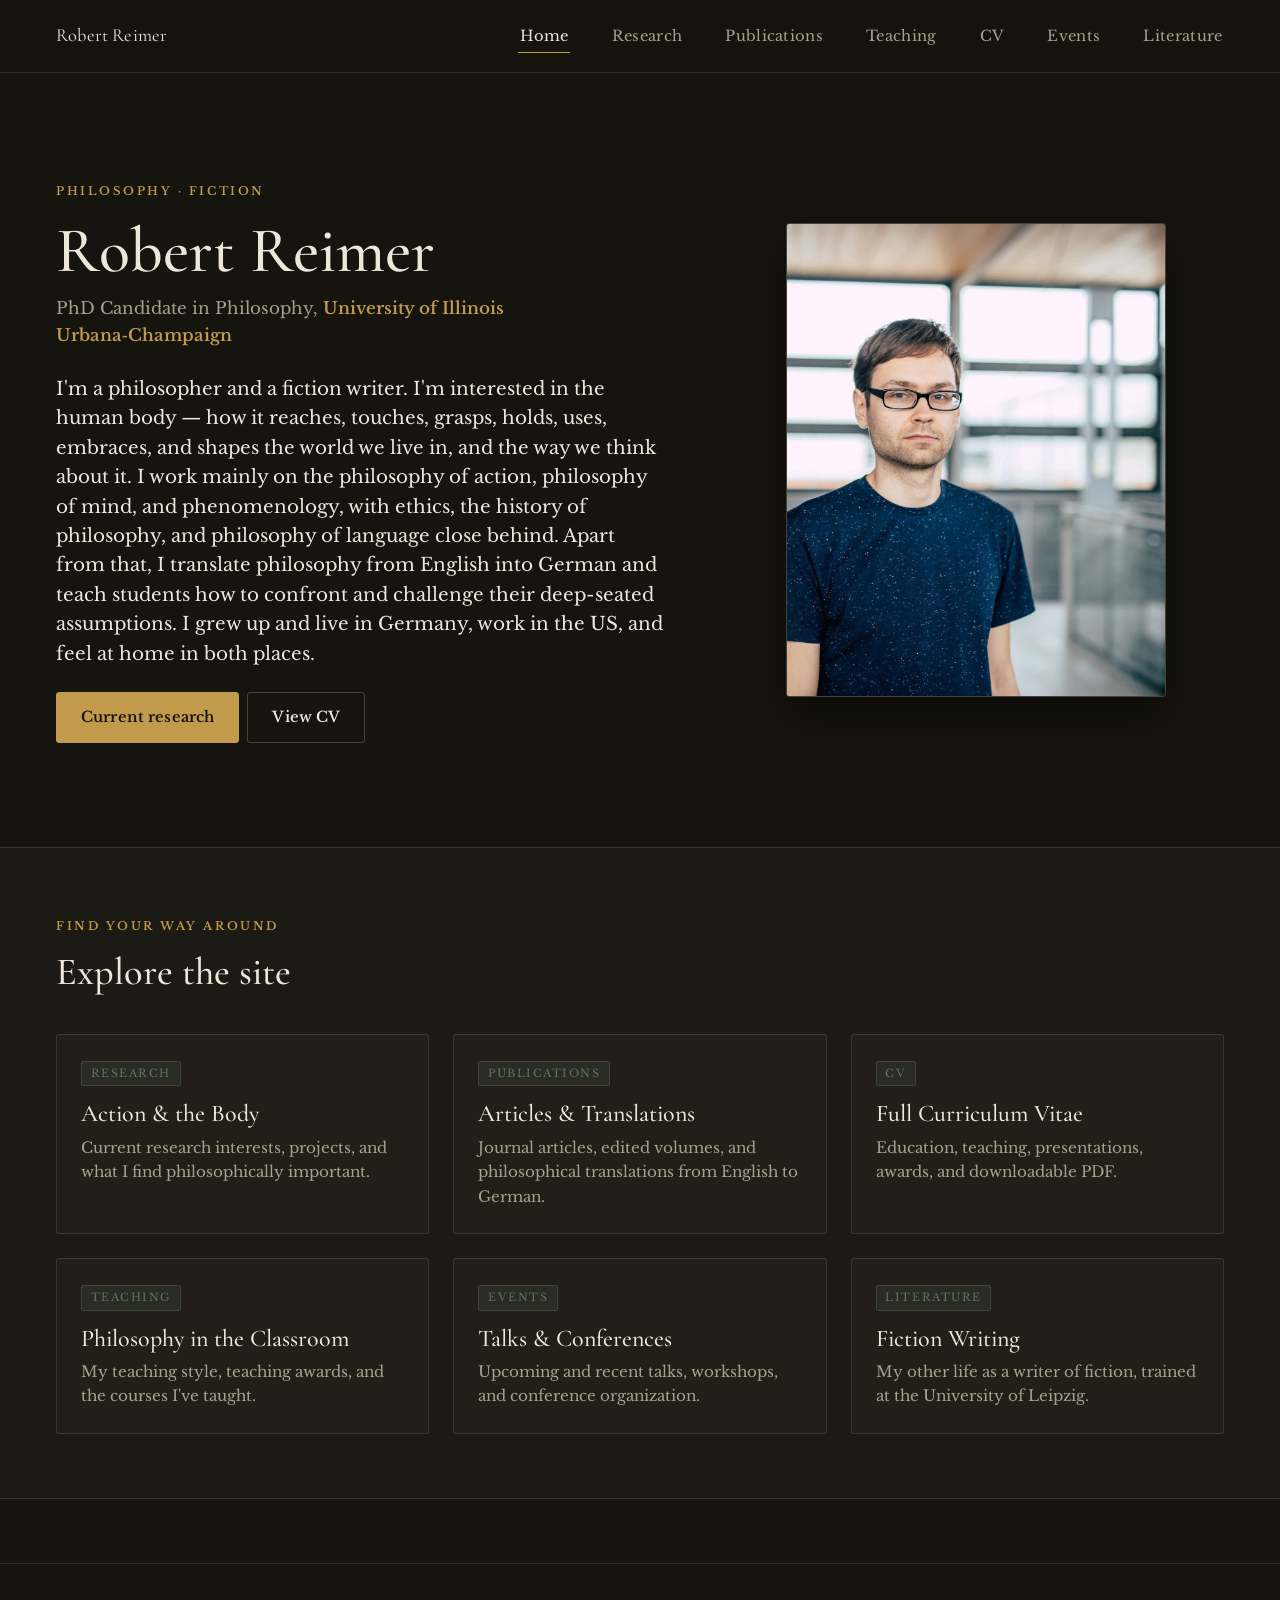
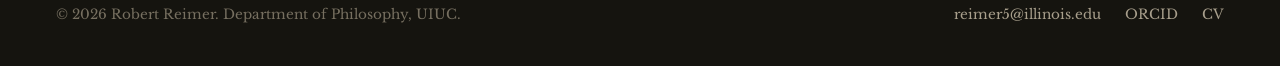
==== index.html @ 69ada305 "Initial commit: personal academic website Six-page static site (Home, Research, Publications, CV, Te" ====
<!doctype html>
<html lang="en">
<head>
<meta charset="UTF-8">
<meta name="viewport" content="width=device-width, initial-scale=1">
<title>Robert Reimer — Philosophy &amp; Fiction</title>
<meta name="description" content="Robert Reimer is a philosopher working on action, mind, and the body, and a fiction writer. PhD candidate, Department of Philosophy, University of Illinois Urbana-Champaign.">
<link rel="icon" href="data:image/svg+xml,%3Csvg xmlns='http://www.w3.org/2000/svg' viewBox='0 0 100 100'%3E%3Crect width='100' height='100' rx='16' fill='%2315140f'/%3E%3Ctext x='50' y='70' font-family='Georgia,serif' font-size='58' fill='%23c19a4b' text-anchor='middle'%3ER%3C/text%3E%3C/svg%3E">
<link rel="stylesheet" href="assets/css/style.css">
</head>
<body>
<a class="skip-link" href="#main">Skip to content</a>

<header class="site-header">
  <div class="container">
    <a class="brand" href="index.html">Robert Reimer</a>
    <button class="nav-toggle" aria-label="Toggle navigation" aria-expanded="false" aria-controls="site-nav">
      <svg viewBox="0 0 24 24" fill="none" stroke="currentColor" stroke-width="2" stroke-linecap="round" aria-hidden="true"><path d="M3 6h18M3 12h18M3 18h18"/></svg>
    </button>
    <nav class="site-nav" id="site-nav" aria-label="Primary">
      <ul>
        <li><a href="index.html" aria-current="page">Home</a></li>
        <li><a href="research.html">Research</a></li>
        <li><a href="publications.html">Publications</a></li>
        <li><a href="teaching.html">Teaching</a></li>
        <li><a href="cv.html">CV</a></li>
        <li><a href="events.html">Events</a></li>
        <li><a href="literature.html">Literature</a></li>
      </ul>
    </nav>
  </div>
</header>

<main id="main">
  <section class="hero">
    <div class="container">
      <div class="hero-copy">
        <span class="eyebrow">Philosophy · Fiction</span>
        <h1>Robert&nbsp;Reimer</h1>
        <p class="role">PhD Candidate in Philosophy, <strong>University of Illinois Urbana&#8209;Champaign</strong></p>
        <p class="lede">
          I'm a philosopher and a fiction writer. I'm interested in the human body &mdash; how it
          reaches, touches, grasps, holds, uses, embraces, and shapes the world we live in, and the
          way we think about it. I work mainly on the philosophy of action, philosophy of mind, and
          phenomenology, with ethics, the history of philosophy, and philosophy of language close
          behind. Apart from that, I translate philosophy from English into German and teach students
          how to confront and challenge their deep-seated assumptions. I grew up and live in Germany,
          work in the US, and feel at home in both places.
        </p>
        <div class="pill-row" style="margin-top: 1.5rem;">
          <a class="btn" href="research.html">Current research</a>
          <a class="btn outline" href="cv.html">View CV</a>
        </div>
      </div>
      <div class="hero-portrait">
        <div class="frame">
          <img src="assets/img/profile.jpg" alt="Portrait of Robert Reimer, standing indoors in front of large windows.">
        </div>
      </div>
    </div>
  </section>

  <section class="block alt">
    <div class="container">
      <div class="section-head">
        <span class="eyebrow">Find your way around</span>
        <h2>Explore the site</h2>
      </div>
      <div class="grid cols-3">
        <a class="card" href="research.html" style="color:inherit;">
          <span class="tag">Research</span>
          <h3>Action &amp; the Body</h3>
          <p>Current research interests, projects, and what I find philosophically important.</p>
        </a>
        <a class="card" href="publications.html" style="color:inherit;">
          <span class="tag">Publications</span>
          <h3>Articles &amp; Translations</h3>
          <p>Journal articles, edited volumes, and philosophical translations from English to German.</p>
        </a>
        <a class="card" href="cv.html" style="color:inherit;">
          <span class="tag">CV</span>
          <h3>Full Curriculum Vitae</h3>
          <p>Education, teaching, presentations, awards, and downloadable PDF.</p>
        </a>
        <a class="card" href="teaching.html" style="color:inherit;">
          <span class="tag">Teaching</span>
          <h3>Philosophy in the Classroom</h3>
          <p>My teaching style, teaching awards, and the courses I've taught.</p>
        </a>
        <a class="card" href="events.html" style="color:inherit;">
          <span class="tag">Events</span>
          <h3>Talks &amp; Conferences</h3>
          <p>Upcoming and recent talks, workshops, and conference organization.</p>
        </a>
        <a class="card" href="literature.html" style="color:inherit;">
          <span class="tag">Literature</span>
          <h3>Fiction Writing</h3>
          <p>My other life as a writer of fiction, trained at the University of Leipzig.</p>
        </a>
      </div>
    </div>
  </section>
</main>

<footer class="site-footer">
  <div class="container">
    <p>&copy; <span id="year"></span> Robert Reimer. Department of Philosophy, UIUC.</p>
    <div class="footer-links">
      <a href="mailto:reimer5@illinois.edu">reimer5@illinois.edu</a>
      <a href="https://orcid.org/0000-0003-0947-8249">ORCID</a>
      <a href="cv.html">CV</a>
    </div>
  </div>
</footer>

<script>document.getElementById('year').textContent = new Date().getFullYear();</script>
<script src="assets/js/main.js"></script>
</body>
</html>
---- assets/css/style.css ----
/* ===========================================================
   Robert Reimer — Philosophy & Fiction
   Design tokens
   =========================================================== */
@import url('https://fonts.googleapis.com/css2?family=Cormorant+Garamond:ital,wght@0,400;0,500;0,600;0,700;1,400;1,500&family=Libre+Baskerville:ital,wght@0,400;0,700;1,400&display=swap');

:root{
  --bg:            #15140f;
  --bg-alt:        #1c1a14;
  --bg-raised:     #211f18;
  --border:        rgba(237,231,218,0.12);
  --border-strong: rgba(237,231,218,0.22);

  --fg:            #ede7da;
  --fg-muted:      #a89f8c;
  --fg-faint:      #766f60;

  --accent:        #c19a4b;   /* muted gold — recolored from the bright yellow figure */
  --accent-soft:   #8a733f;
  --accent-2:      #5c7361;   /* muted forest green — recolored from the bright green ground */

  --shadow: 0 20px 50px rgba(0,0,0,0.45);

  --font-display: 'Cormorant Garamond', 'Iowan Old Style', Georgia, serif;
  --font-body: 'Libre Baskerville', Georgia, 'Iowan Old Style', serif;

  --space-1: 0.5rem;
  --space-2: 0.875rem;
  --space-3: 1.5rem;
  --space-4: 2.5rem;
  --space-5: 4rem;
  --space-6: 6.5rem;

  --radius: 3px;
  --container: 78rem;

  color-scheme: dark;
}

*, *::before, *::after{ box-sizing: border-box; }
html{ scroll-behavior: smooth; }

body{
  margin: 0;
  background: var(--bg);
  color: var(--fg);
  font-family: var(--font-body);
  font-size: 16px;
  line-height: 1.6;
  -webkit-font-smoothing: antialiased;
}

img{ max-width: 100%; display: block; }

h1, h2, h3, h4{
  font-family: var(--font-display);
  font-weight: 500;
  line-height: 1.15;
  margin: 0 0 var(--space-2);
  color: var(--fg);
}
h1{ font-size: clamp(2.4rem, 5vw, 4.2rem); font-weight: 500; }
h2{ font-size: clamp(1.7rem, 3vw, 2.4rem); }
h3{ font-size: clamp(1.2rem, 2vw, 1.5rem); }

p{ margin: 0 0 var(--space-3); color: var(--fg-muted); max-width: 62ch; }
p.lede{ color: var(--fg); font-size: 1.15rem; }

a{ color: var(--accent); text-decoration: none; }
a:hover{ color: var(--fg); }
a:focus-visible, button:focus-visible, input:focus-visible{
  outline: 2px solid var(--accent);
  outline-offset: 3px;
  border-radius: 2px;
}

ul{ margin: 0; padding: 0; list-style: none; }

.eyebrow{
  font-family: var(--font-body);
  font-size: 0.72rem;
  letter-spacing: 0.22em;
  text-transform: uppercase;
  color: var(--accent);
  font-weight: 600;
  display: inline-block;
  margin-bottom: var(--space-2);
}

.container{
  max-width: var(--container);
  margin: 0 auto;
  padding: 0 var(--space-4);
}

.skip-link{
  position: absolute;
  left: -999px;
  top: 0;
  background: var(--accent);
  color: var(--bg);
  padding: 0.75rem 1.25rem;
  z-index: 100;
  font-weight: 600;
}
.skip-link:focus{ left: var(--space-3); top: var(--space-3); }

/* ---------------------------------------------------------
   Header / nav
   --------------------------------------------------------- */
.site-header{
  position: sticky;
  top: 0;
  z-index: 50;
  background: rgba(21,20,15,0.86);
  backdrop-filter: blur(10px);
  border-bottom: 1px solid var(--border);
}
.site-header .container{
  display: flex;
  align-items: center;
  justify-content: space-between;
  height: 4.5rem;
}
.brand{
  color: var(--fg);
  font-family: var(--font-display);
  font-size: 1.15rem;
  letter-spacing: 0.01em;
}
.brand:hover{ color: var(--fg); }

.nav-toggle{
  display: none;
  background: none;
  border: 1px solid var(--border-strong);
  color: var(--fg);
  width: 42px;
  height: 42px;
  border-radius: var(--radius);
  cursor: pointer;
  align-items: center;
  justify-content: center;
}
.nav-toggle svg{ width: 20px; height: 20px; }

.site-nav ul{
  display: flex;
  gap: var(--space-4);
}
.site-nav a{
  color: var(--fg-muted);
  font-size: 0.92rem;
  letter-spacing: 0.02em;
  padding: 0.4rem 0.1rem;
  border-bottom: 1px solid transparent;
  transition: color 200ms ease, border-color 200ms ease;
}
.site-nav a:hover{ color: var(--fg); }
.site-nav a[aria-current="page"]{
  color: var(--fg);
  border-bottom-color: var(--accent);
}

@media (max-width: 820px){
  .nav-toggle{ display: inline-flex; }
  .site-nav{
    position: fixed;
    top: 4.5rem;
    left: 0;
    right: 0;
    height: calc(100vh - 4.5rem);
    height: calc(100dvh - 4.5rem);
    background: var(--bg);
    border-top: 1px solid var(--border);
    transform: translateY(-8px);
    opacity: 0;
    visibility: hidden;
    pointer-events: none;
    transition: opacity 220ms ease, transform 220ms ease, visibility 0s linear 220ms;
    overflow-y: auto;
  }
  .site-nav.is-open{
    opacity: 1;
    visibility: visible;
    transform: translateY(0);
    pointer-events: auto;
    transition: opacity 220ms ease, transform 220ms ease, visibility 0s linear 0s;
  }
  .site-nav ul{
    flex-direction: column;
    gap: 0;
    padding: var(--space-3) var(--space-4);
  }
  .site-nav a{
    display: block;
    padding: var(--space-2) 0;
    font-size: 1.1rem;
    border-bottom: 1px solid var(--border);
  }
}

/* ---------------------------------------------------------
   Page hero / header block used on inner pages
   --------------------------------------------------------- */
.page-hero{
  padding: var(--space-6) 0 var(--space-5);
  border-bottom: 1px solid var(--border);
  position: relative;
  overflow: hidden;
}
.page-hero .container{ position: relative; z-index: 1; }
.page-hero p.lede{ margin-top: var(--space-2); }


/* ---------------------------------------------------------
   Home hero
   --------------------------------------------------------- */
.hero{
  padding: var(--space-6) 0;
  position: relative;
}
.hero .container{
  display: grid;
  grid-template-columns: 1.1fr 0.9fr;
  gap: var(--space-5);
  align-items: center;
}
.hero-portrait{
  position: relative;
  justify-self: center;
  width: 100%;
  max-width: 380px;
}
.hero-portrait .frame{
  position: relative;
  border-radius: var(--radius);
  overflow: hidden;
  border: 1px solid var(--border-strong);
  box-shadow: var(--shadow);
}
.hero-portrait img{ width: 100%; aspect-ratio: 4 / 5; object-fit: cover; }

.lit-hero .hero-portrait{ max-width: 340px; }
.frame--lit img{ aspect-ratio: 576 / 503; object-fit: cover; object-position: center 38%; }

.hero-copy h1{ margin-bottom: var(--space-1); }
.hero-copy .role{
  color: var(--fg-muted);
  font-size: 1.05rem;
  margin-bottom: var(--space-3);
}
.hero-copy .role strong{ color: var(--accent); font-weight: 600; }

@media (max-width: 900px){
  .hero .container{ grid-template-columns: 1fr; }
  .hero-portrait{ order: -1; max-width: 280px; }
}

/* ---------------------------------------------------------
   Research page photo
   --------------------------------------------------------- */
.research-photo{
  margin: 0 0 var(--space-5);
}
.research-photo img{
  width: 100%;
  display: block;
  border-radius: var(--radius);
  border: 1px solid var(--border-strong);
  box-shadow: var(--shadow);
}
.research-photo figcaption{
  margin-top: 0.7rem;
  color: var(--fg-faint);
  font-size: 0.82rem;
  font-style: italic;
}
.research-photo figcaption span{ color: var(--fg-faint); }

/* ---------------------------------------------------------
   Sections / cards
   --------------------------------------------------------- */
section.block{ padding: var(--space-5) 0; }
section.block.alt{ background: var(--bg-alt); border-top: 1px solid var(--border); border-bottom: 1px solid var(--border); }

.section-head{
  max-width: 42rem;
  margin-bottom: var(--space-4);
}

.grid{
  display: grid;
  gap: var(--space-3);
}
.grid.cols-3{ grid-template-columns: repeat(3, 1fr); }
.grid.cols-2{ grid-template-columns: repeat(2, 1fr); }
@media (max-width: 820px){
  .grid.cols-3, .grid.cols-2{ grid-template-columns: 1fr; }
}

.card{
  background: var(--bg-raised);
  border: 1px solid var(--border);
  border-radius: var(--radius);
  padding: var(--space-3);
  transition: border-color 200ms ease, transform 200ms ease;
}
.card:hover{ border-color: var(--border-strong); }
.card h3{ margin-bottom: 0.5rem; }
.card p{ margin-bottom: 0; font-size: 0.95rem; }
.card .tag{
  display: inline-block;
  font-size: 0.68rem;
  letter-spacing: 0.14em;
  text-transform: uppercase;
  color: var(--accent-2);
  background: rgba(92,115,97,0.16);
  border: 1px solid rgba(92,115,97,0.35);
  padding: 0.2rem 0.55rem;
  border-radius: 2px;
  margin-bottom: var(--space-2);
}

/* ---------------------------------------------------------
   Buttons
   --------------------------------------------------------- */
.btn{
  display: inline-flex;
  align-items: center;
  gap: 0.5rem;
  padding: 0.8rem 1.5rem;
  border-radius: var(--radius);
  font-size: 0.92rem;
  font-weight: 600;
  letter-spacing: 0.01em;
  border: 1px solid var(--accent);
  color: var(--bg);
  background: var(--accent);
  cursor: pointer;
  transition: background 200ms ease, color 200ms ease, transform 200ms ease;
}
.btn:hover{ background: #d4ad5e; color: var(--bg); transform: translateY(-1px); }
.btn.outline{
  background: transparent;
  color: var(--fg);
  border-color: var(--border-strong);
}
.btn.outline:hover{ border-color: var(--accent); color: var(--accent); background: transparent; transform: translateY(-1px); }
.btn svg{ width: 16px; height: 16px; }

/* ---------------------------------------------------------
   Lists: publications, presentations, timeline
   --------------------------------------------------------- */
.pub-group{ margin-bottom: var(--space-4); }
.pub-group h3{
  font-family: var(--font-body);
  font-size: 0.78rem;
  letter-spacing: 0.16em;
  text-transform: uppercase;
  color: var(--fg-faint);
  font-weight: 600;
  border-bottom: 1px solid var(--border);
  padding-bottom: var(--space-1);
  margin-bottom: var(--space-2);
}
.pub-item{
  display: grid;
  grid-template-columns: 4.5rem 1fr;
  gap: var(--space-3);
  padding: var(--space-2) 0;
  border-bottom: 1px solid var(--border);
}
.pub-item:last-child{ border-bottom: none; }
.pub-item .year{
  font-family: var(--font-display);
  color: var(--accent);
  font-size: 1.05rem;
}
.pub-item p{ margin: 0; color: var(--fg); font-size: 0.98rem; max-width: none; }
.pub-item .venue{ color: var(--fg-muted); font-style: italic; }
@media (max-width: 620px){
  .pub-item{ grid-template-columns: 1fr; gap: 0.3rem; }
}

.pub-item details{ margin-top: 0.6rem; }
.pub-item summary{
  cursor: pointer;
  list-style: none;
  color: var(--accent);
  font-size: 0.8rem;
  letter-spacing: 0.04em;
  text-transform: uppercase;
  font-weight: 600;
  width: fit-content;
}
.pub-item summary::-webkit-details-marker{ display: none; }
.pub-item summary::before{ content: "+ "; }
.pub-item details[open] summary::before{ content: "\2212 "; }
.pub-item summary:hover{ color: var(--fg); }
.pub-item .abstract{
  margin: 0.6rem 0 0;
  color: var(--fg-muted);
  font-size: 0.92rem;
  max-width: 58ch;
}

.pub-item .excerpt{
  margin: 0.7rem 0 0;
  padding: 1.1rem 1.4rem;
  background: var(--bg-alt);
  border-left: 2px solid var(--accent);
  border-radius: 2px;
  max-width: 58ch;
}
.pub-item .excerpt p{
  font-family: var(--font-display);
  color: var(--fg);
  font-size: 1.02rem;
  line-height: 1.7;
  margin: 0 0 0.6em;
}
.pub-item .excerpt p + p{ text-indent: 1.4em; }
.pub-item .excerpt p:last-child{ margin-bottom: 0; }

.timeline{ border-left: 1px solid var(--border); padding-left: var(--space-3); }
.timeline-item{ position: relative; padding-bottom: var(--space-4); }
.timeline-item:last-child{ padding-bottom: 0; }
.timeline-item::before{
  content: "";
  position: absolute;
  left: calc(-1 * var(--space-3) - 5px);
  top: 0.3rem;
  width: 9px; height: 9px;
  border-radius: 50%;
  background: var(--accent);
  border: 2px solid var(--bg);
  box-shadow: 0 0 0 1px var(--border-strong);
}
.timeline-item .when{
  font-size: 0.78rem;
  letter-spacing: 0.1em;
  text-transform: uppercase;
  color: var(--fg-faint);
  margin-bottom: 0.3rem;
  display: block;
}
.timeline-item h3{ margin-bottom: 0.25rem; }
.timeline-item .where{ color: var(--fg-muted); font-size: 0.92rem; margin-bottom: 0.4rem; max-width: none; }

/* ---------------------------------------------------------
   CV page
   --------------------------------------------------------- */
.cv-section{ margin-bottom: var(--space-5); }
.cv-section h2{
  display: flex;
  align-items: baseline;
  gap: var(--space-2);
  border-bottom: 1px solid var(--border-strong);
  padding-bottom: var(--space-2);
  margin-bottom: var(--space-3);
}
.cv-row{
  display: grid;
  grid-template-columns: 8rem 1.5fr 1fr;
  gap: var(--space-3);
  padding: 0.7rem 0;
  border-bottom: 1px solid var(--border);
  font-size: 0.94rem;
}
.cv-row:last-child{ border-bottom: none; }
.cv-row .when{ color: var(--fg-faint); font-size: 0.85rem; letter-spacing: 0.03em; }
.cv-row .what{ color: var(--fg); font-weight: 500; }
.cv-row .detail{ color: var(--fg-muted); }
@media (max-width: 720px){
  .cv-row{ grid-template-columns: 1fr; gap: 0.25rem; padding: 1rem 0; }
}

.cv-photo{
  margin: 1rem auto 1.4rem;
  max-width: 400px;
  text-align: center;
}
.cv-photo img{
  width: 100%;
  border-radius: var(--radius);
  border: 1px solid var(--border-strong);
  box-shadow: var(--shadow);
}
.cv-photo figcaption{
  margin-top: 0.6rem;
  color: var(--fg-faint);
  font-size: 0.82rem;
  font-style: italic;
  max-width: none;
}
@media (max-width: 720px){
  .cv-photo{ max-width: 100%; }
}

.pill-row{ display: flex; flex-wrap: wrap; gap: 0.5rem; }
.pill{
  font-size: 0.82rem;
  color: var(--fg-muted);
  border: 1px solid var(--border-strong);
  padding: 0.35rem 0.8rem;
  border-radius: 999px;
}

/* ---------------------------------------------------------
   Literature page specifics
   --------------------------------------------------------- */
.lit-panel{
  background: var(--bg-raised);
  border: 1px solid var(--border);
  border-radius: var(--radius);
  padding: var(--space-4);
}
.lit-panel + .lit-panel{ margin-top: var(--space-3); }

/* ---------------------------------------------------------
   Footer
   --------------------------------------------------------- */
.site-footer{
  border-top: 1px solid var(--border);
  padding: var(--space-4) 0;
  margin-top: var(--space-5);
}
.site-footer .container{
  display: flex;
  flex-wrap: wrap;
  gap: var(--space-3);
  align-items: center;
  justify-content: space-between;
}
.site-footer p{ margin: 0; color: var(--fg-faint); font-size: 0.85rem; max-width: none; }
.footer-links{ display: flex; gap: var(--space-3); flex-wrap: wrap; }
.footer-links a{ color: var(--fg-muted); font-size: 0.85rem; }
.footer-links a:hover{ color: var(--accent); }

/* ---------------------------------------------------------
   Decorative divider using the figure mark
   --------------------------------------------------------- */
.divider{
  display: flex;
  align-items: center;
  gap: var(--space-3);
  color: var(--fg-faint);
  margin: var(--space-5) 0;
}
.divider::before, .divider::after{
  content: "";
  flex: 1;
  height: 1px;
  background: var(--border);
}
.divider-dot{
  width: 7px;
  height: 7px;
  background: var(--accent);
  transform: rotate(45deg);
  flex-shrink: 0;
}

@media (prefers-reduced-motion: reduce){
  *{ animation-duration: 0.001ms !important; transition-duration: 0.001ms !important; scroll-behavior: auto !important; }
}
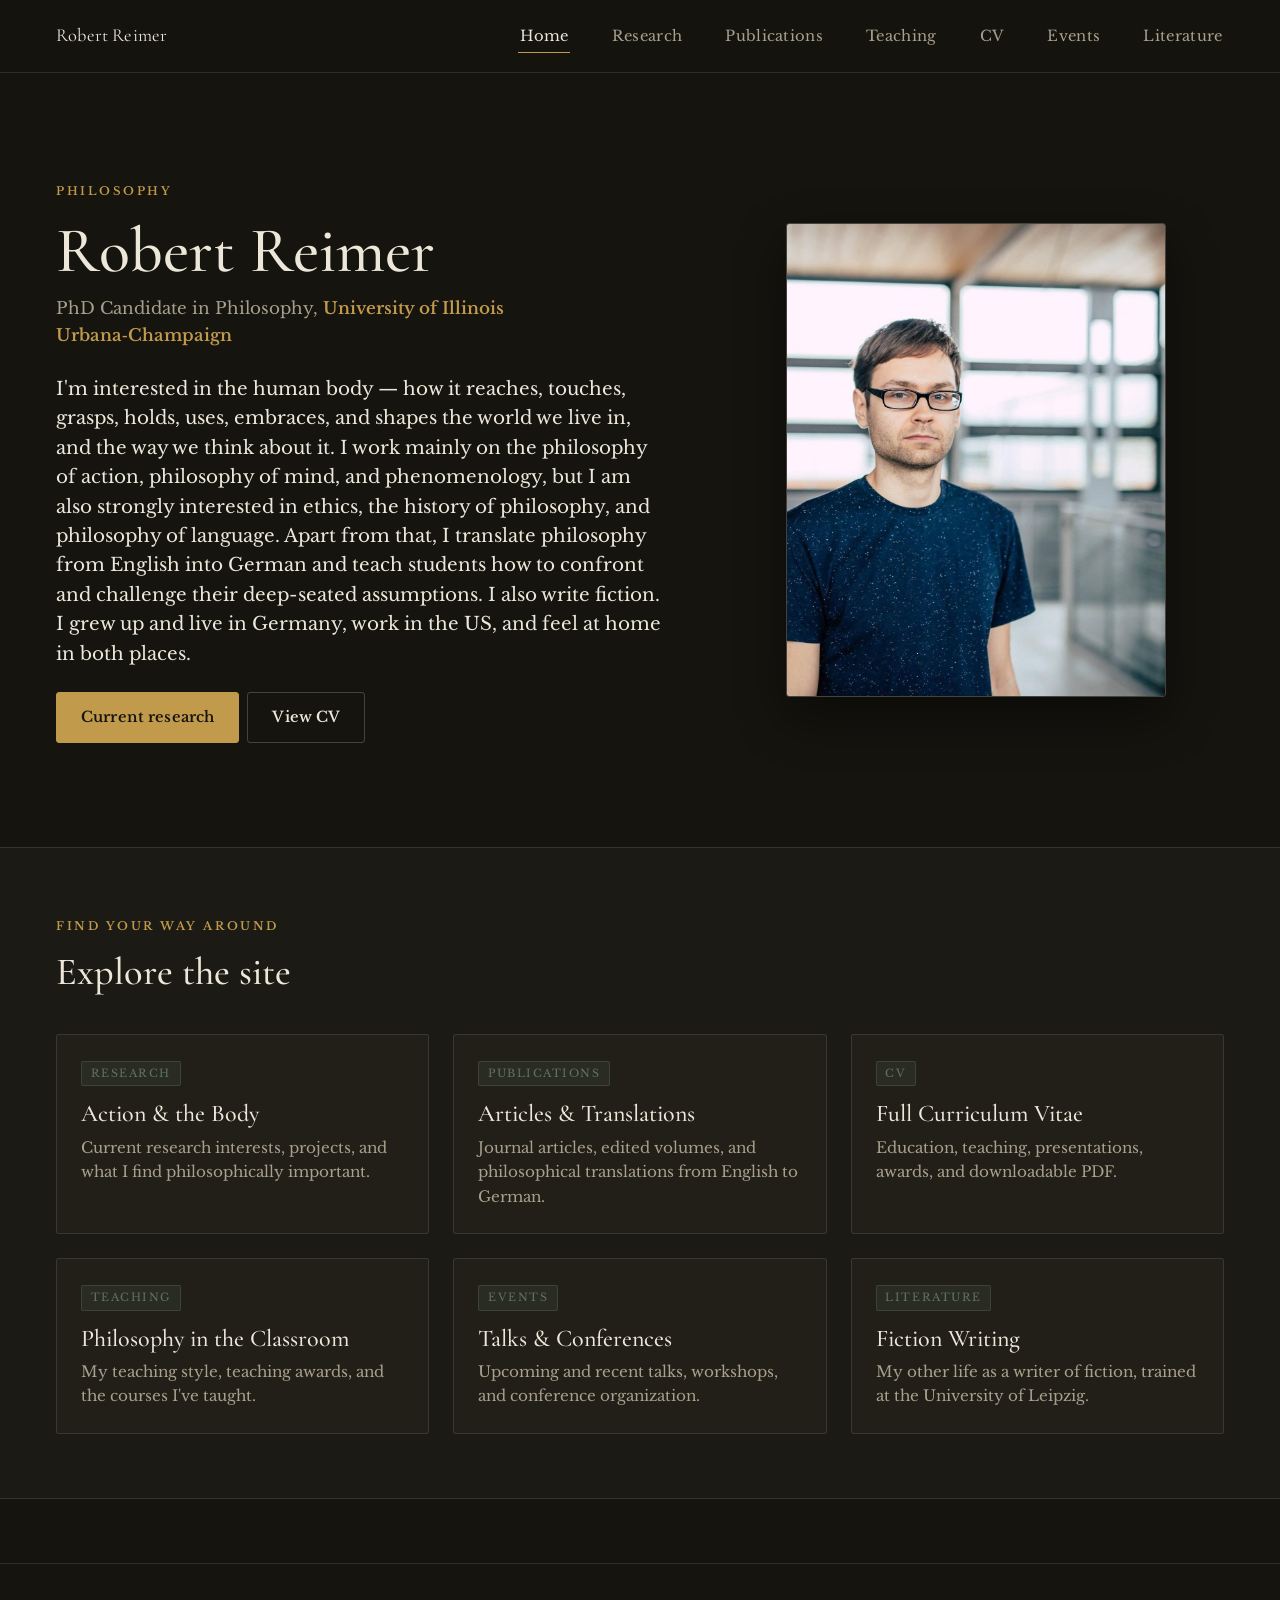
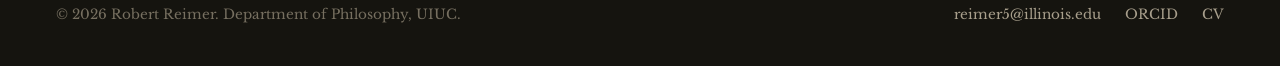
==== commit 10446a36: "Summary" ====
--- a/index.html
+++ b/index.html
@@ -35,17 +35,17 @@
   <section class="hero">
     <div class="container">
       <div class="hero-copy">
-        <span class="eyebrow">Philosophy · Fiction</span>
+        <span class="eyebrow">Philosophy</span>
         <h1>Robert&nbsp;Reimer</h1>
         <p class="role">PhD Candidate in Philosophy, <strong>University of Illinois Urbana&#8209;Champaign</strong></p>
         <p class="lede">
-          I'm a philosopher and a fiction writer. I'm interested in the human body &mdash; how it
-          reaches, touches, grasps, holds, uses, embraces, and shapes the world we live in, and the
-          way we think about it. I work mainly on the philosophy of action, philosophy of mind, and
-          phenomenology, with ethics, the history of philosophy, and philosophy of language close
-          behind. Apart from that, I translate philosophy from English into German and teach students
-          how to confront and challenge their deep-seated assumptions. I grew up and live in Germany,
-          work in the US, and feel at home in both places.
+          I'm interested in the human body &mdash; how it reaches, touches, grasps, holds, uses,
+          embraces, and shapes the world we live in, and the way we think about it. I work mainly on
+          the philosophy of action, philosophy of mind, and phenomenology, but I am also strongly
+          interested in ethics, the history of philosophy, and philosophy of language. Apart from
+          that, I translate philosophy from English into German and teach students how to confront
+          and challenge their deep-seated assumptions. I also write fiction. I grew up and live in
+          Germany, work in the US, and feel at home in both places.
         </p>
         <div class="pill-row" style="margin-top: 1.5rem;">
           <a class="btn" href="research.html">Current research</a>
--- a/assets/css/style.css
+++ b/assets/css/style.css
@@ -423,6 +423,20 @@
 .pub-item .excerpt p + p{ text-indent: 1.4em; }
 .pub-item .excerpt p:last-child{ margin-bottom: 0; }
 
+.pub-item .poem{
+  margin: 0.7rem 0 0;
+  padding: 1.1rem 1.4rem;
+  background: var(--bg-alt);
+  border-left: 2px solid var(--accent);
+  border-radius: 2px;
+  max-width: 58ch;
+  font-family: var(--font-display);
+  color: var(--fg);
+  font-size: 1.02rem;
+  line-height: 1.7;
+  white-space: pre-wrap;
+}
+
 .timeline{ border-left: 1px solid var(--border); padding-left: var(--space-3); }
 .timeline-item{ position: relative; padding-bottom: var(--space-4); }
 .timeline-item:last-child{ padding-bottom: 0; }
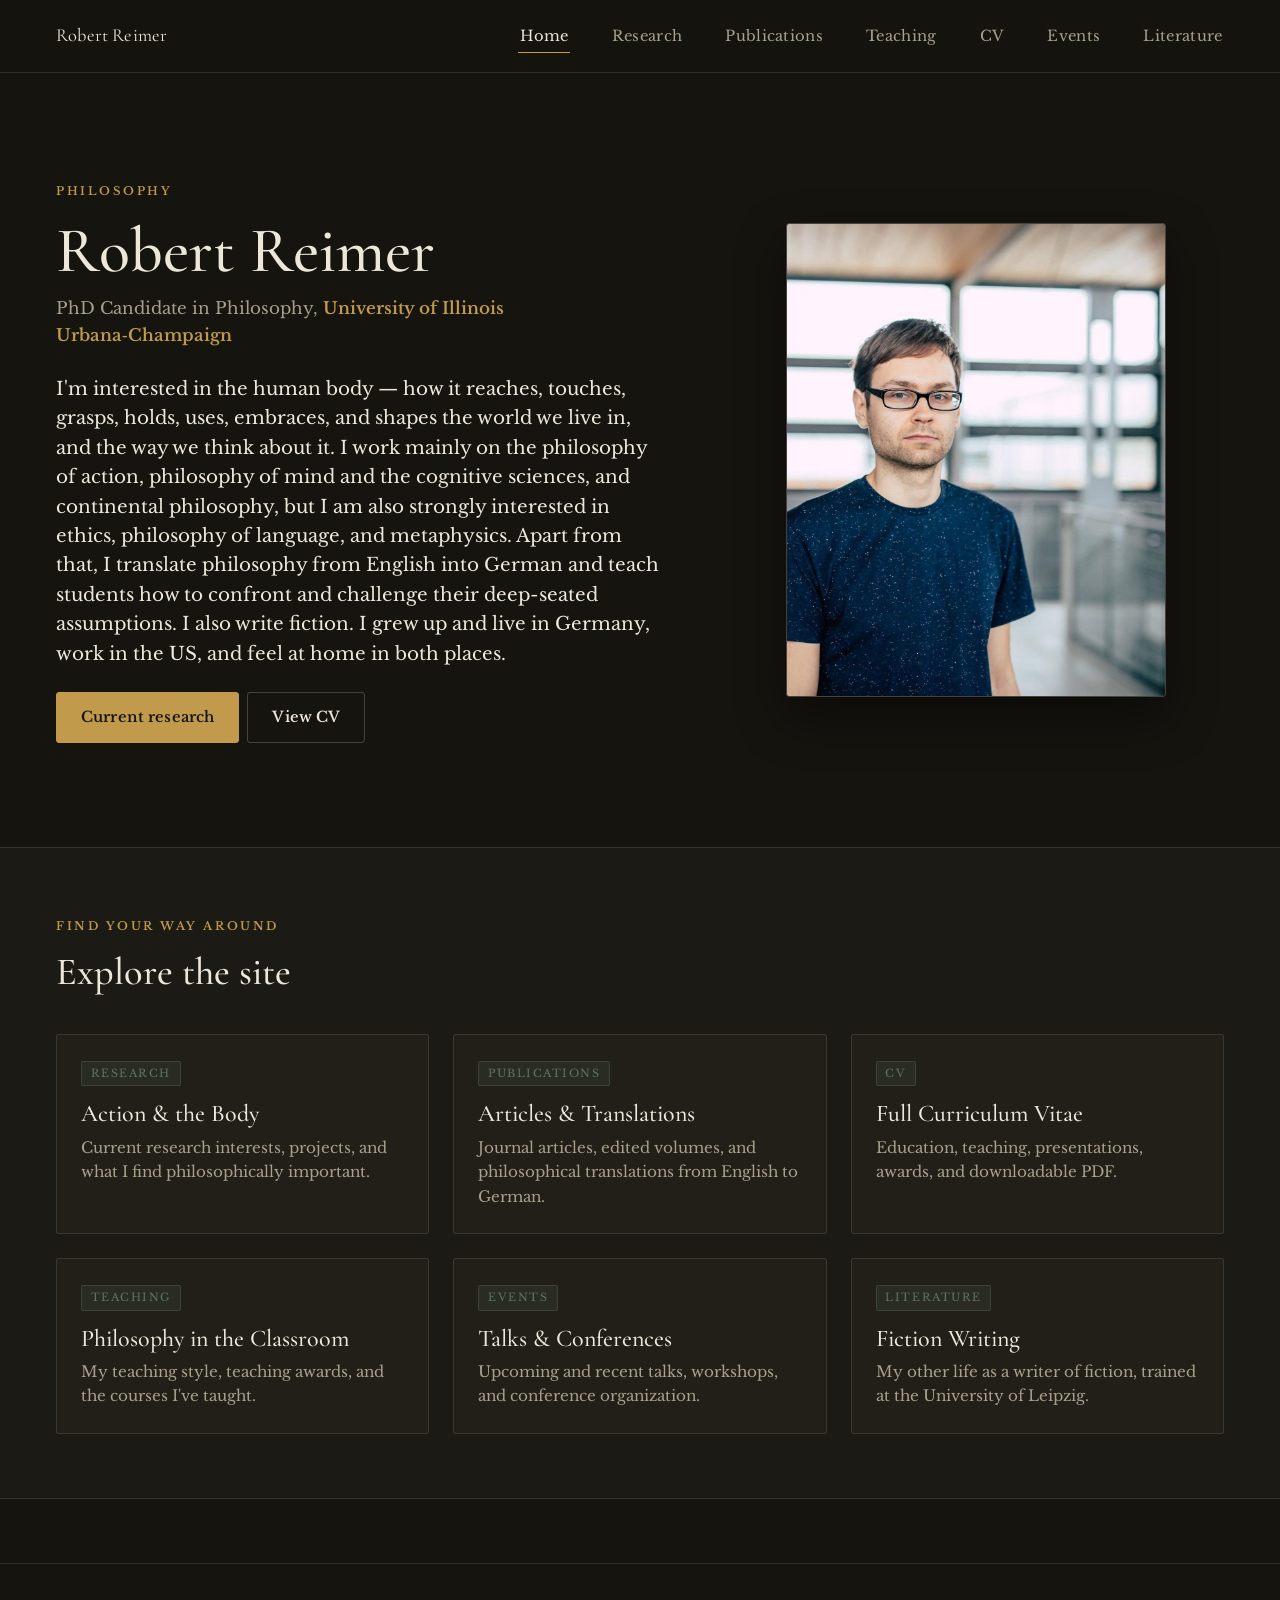
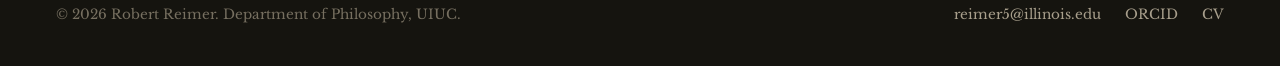
==== commit 00f2c7cc: "Summary" ====
--- a/index.html
+++ b/index.html
@@ -41,8 +41,9 @@
         <p class="lede">
           I'm interested in the human body &mdash; how it reaches, touches, grasps, holds, uses,
           embraces, and shapes the world we live in, and the way we think about it. I work mainly on
-          the philosophy of action, philosophy of mind, and phenomenology, but I am also strongly
-          interested in ethics, the history of philosophy, and philosophy of language. Apart from
+          the philosophy of action, philosophy of mind and the cognitive sciences, and continental
+          philosophy, but I am also strongly interested in ethics, philosophy of language, and
+          metaphysics. Apart from
           that, I translate philosophy from English into German and teach students how to confront
           and challenge their deep-seated assumptions. I also write fiction. I grew up and live in
           Germany, work in the US, and feel at home in both places.
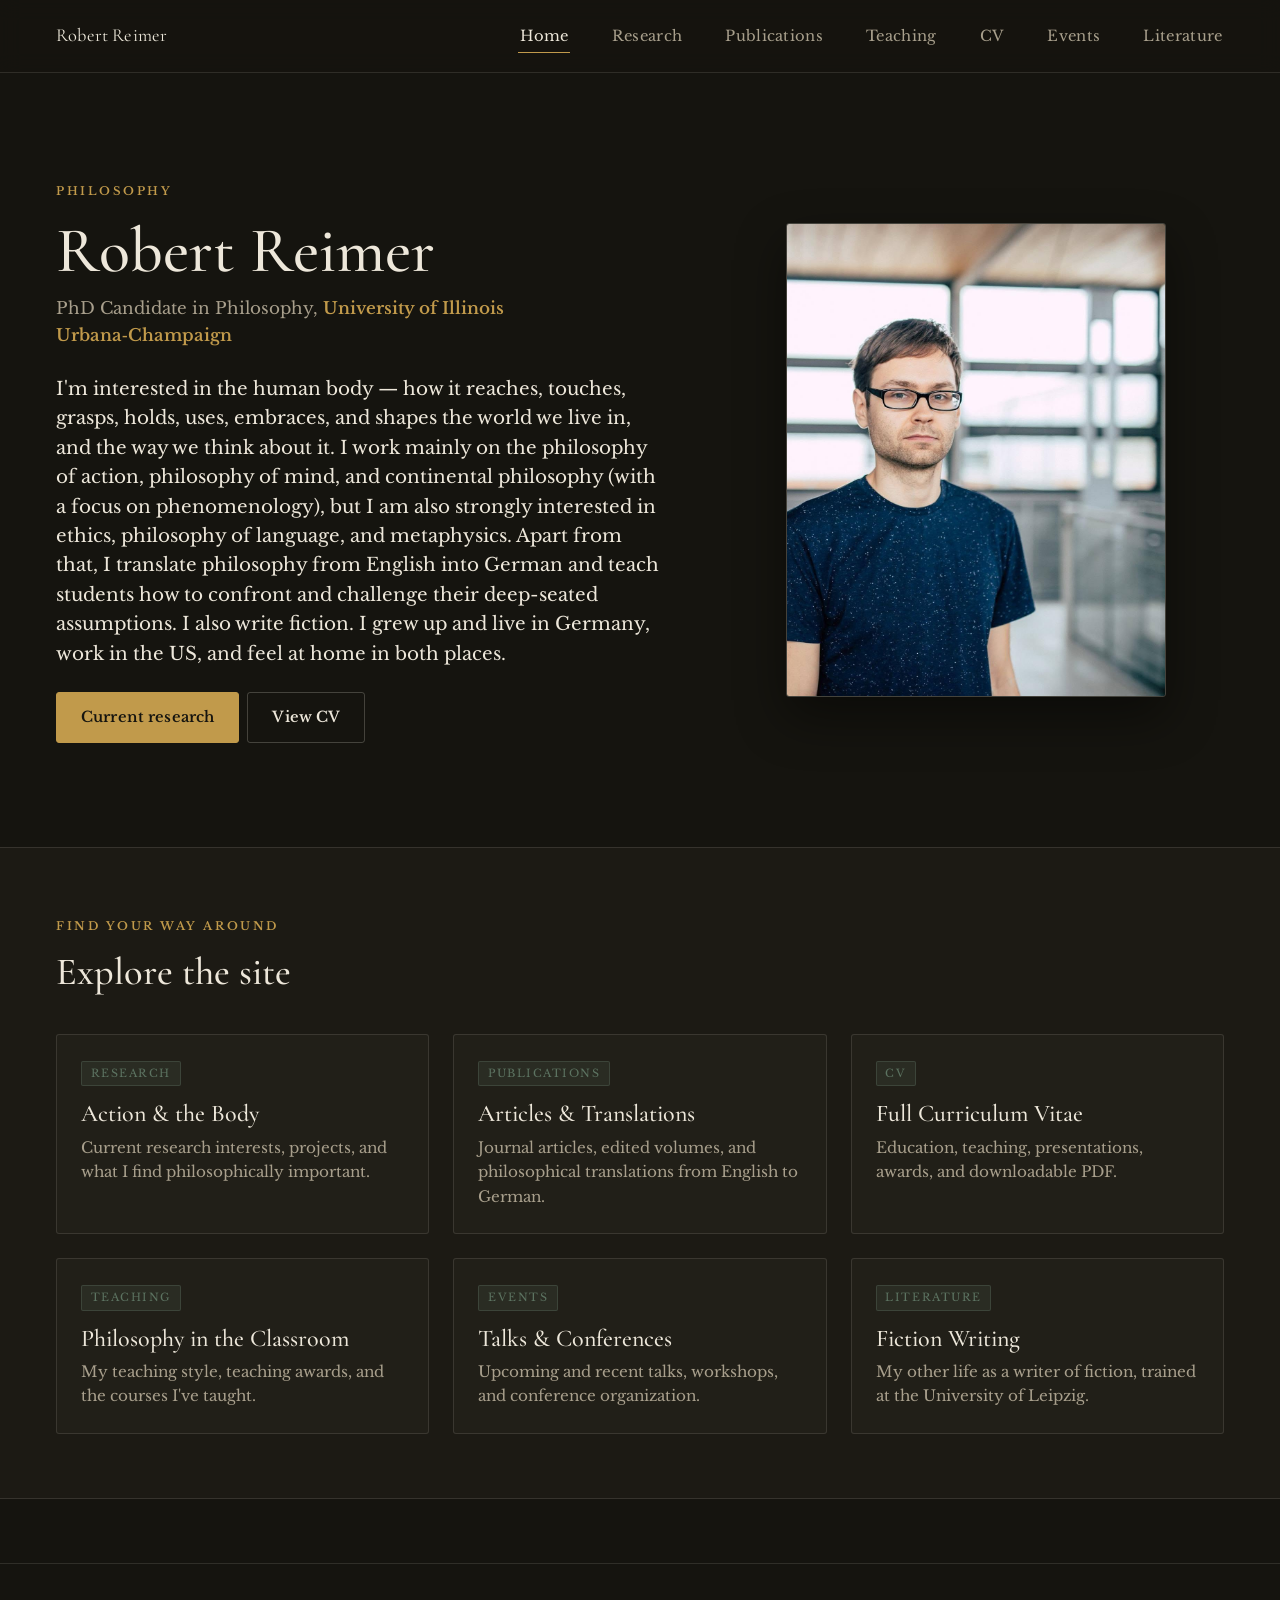
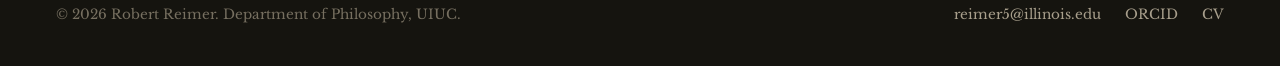
==== commit 1a8cfd2e: "Update AOS, works in progress, publications, and CV PDF Co-Authored-By: Claude Sonnet 5.5 <noreply@a" ====
--- a/index.html
+++ b/index.html
@@ -41,8 +41,8 @@
         <p class="lede">
           I'm interested in the human body &mdash; how it reaches, touches, grasps, holds, uses,
           embraces, and shapes the world we live in, and the way we think about it. I work mainly on
-          the philosophy of action, philosophy of mind and the cognitive sciences, and continental
-          philosophy, but I am also strongly interested in ethics, philosophy of language, and
+          the philosophy of action, philosophy of mind, and continental philosophy (with a focus on
+          phenomenology), but I am also strongly interested in ethics, philosophy of language, and
           metaphysics. Apart from
           that, I translate philosophy from English into German and teach students how to confront
           and challenge their deep-seated assumptions. I also write fiction. I grew up and live in
